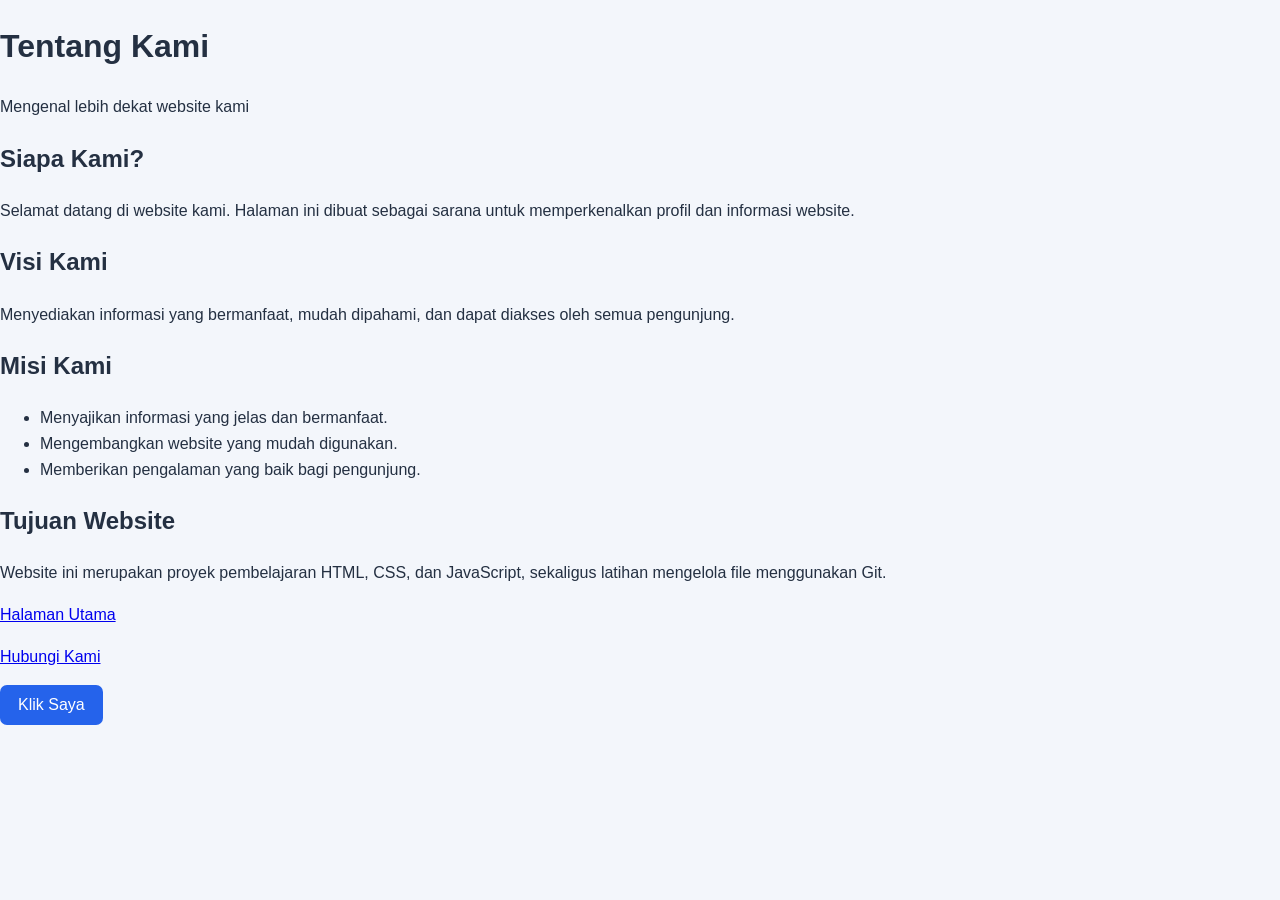
==== about_us.html @ c0791712 "Menambahkan halaman about us" ====
<!DOCTYPE html>
<html lang="id">
<head>
    <meta charset="UTF-8">
    <meta name="viewport" content="width=device-width, initial-scale=1.0">

    <title>About Us - Website Saya</title>

    <!-- Menghubungkan CSS -->
    <link rel="stylesheet" href="assets/style.css">

    <!-- Menghubungkan JavaScript -->
    <script src="assets/script.js" defer></script>
</head>
<body>

    <header>
        <h1>Tentang Kami</h1>
        <p>Mengenal lebih dekat website kami</p>
    </header>

    <main>
        <section>
            <h2>Siapa Kami?</h2>
            <p>
                Selamat datang di website kami.
                Halaman ini dibuat sebagai sarana untuk
                memperkenalkan profil dan informasi website.
            </p>
        </section>

        <section>
            <h2>Visi Kami</h2>
            <p>
                Menyediakan informasi yang bermanfaat,
                mudah dipahami, dan dapat diakses oleh
                semua pengunjung.
            </p>
        </section>

        <section>
            <h2>Misi Kami</h2>
            <ul>
                <li>Menyajikan informasi yang jelas dan bermanfaat.</li>
                <li>Mengembangkan website yang mudah digunakan.</li>
                <li>Memberikan pengalaman yang baik bagi pengunjung.</li>
            </ul>
        </section>

        <section>
            <h2>Tujuan Website</h2>
            <p>
                Website ini merupakan proyek pembelajaran
                HTML, CSS, dan JavaScript, sekaligus latihan
                mengelola file menggunakan Git.
            </p>
        </section>

        <nav>
            <p><a href="index.html">Halaman Utama</a></p>
            <p><a href="contac.html">Hubungi Kami</a></p>
        </nav>

        <button id="tombolKlik" type="button">Klik Saya</button>
    </main>

</body>
</html>
---- assets/style.css ----
/* Pengaturan dasar halaman */
* {
    box-sizing: border-box;
}

body {
    margin: 0;
    font-family: Arial, sans-serif;
    line-height: 1.6;
    color: #243042;
    background-color: #f3f6fb;
}

/* Bagian kepala halaman */
.header {
    padding: 48px 20px;
    text-align: center;
    color: white;
    background: linear-gradient(135deg, #2563eb, #0f766e);
}

.header h1 {
    margin: 0 0 8px;
}

/* Konten utama */
.container {
    width: min(900px, 92%);
    margin: 32px auto;
}

.card {
    padding: 28px;
    background-color: white;
    border-radius: 12px;
    box-shadow: 0 4px 18px rgba(15, 23, 42, 0.08);
}

button {
    padding: 11px 18px;
    border: 0;
    border-radius: 7px;
    color: white;
    background-color: #2563eb;
    font-size: 1rem;
    cursor: pointer;
}

button:hover {
    background-color: #1d4ed8;
}

#pesan {
    font-weight: bold;
    color: #0f766e;
}

/* Bagian kaki halaman */
.footer {
    padding: 18px;
    text-align: center;
    color: #475569;
}

/* Penyesuaian untuk layar kecil */
@media (max-width: 600px) {
    .header {
        padding: 32px 16px;
    }

    .header h1 {
        font-size: 1.6rem;
    }

    .card {
        padding: 20px;
    }
}
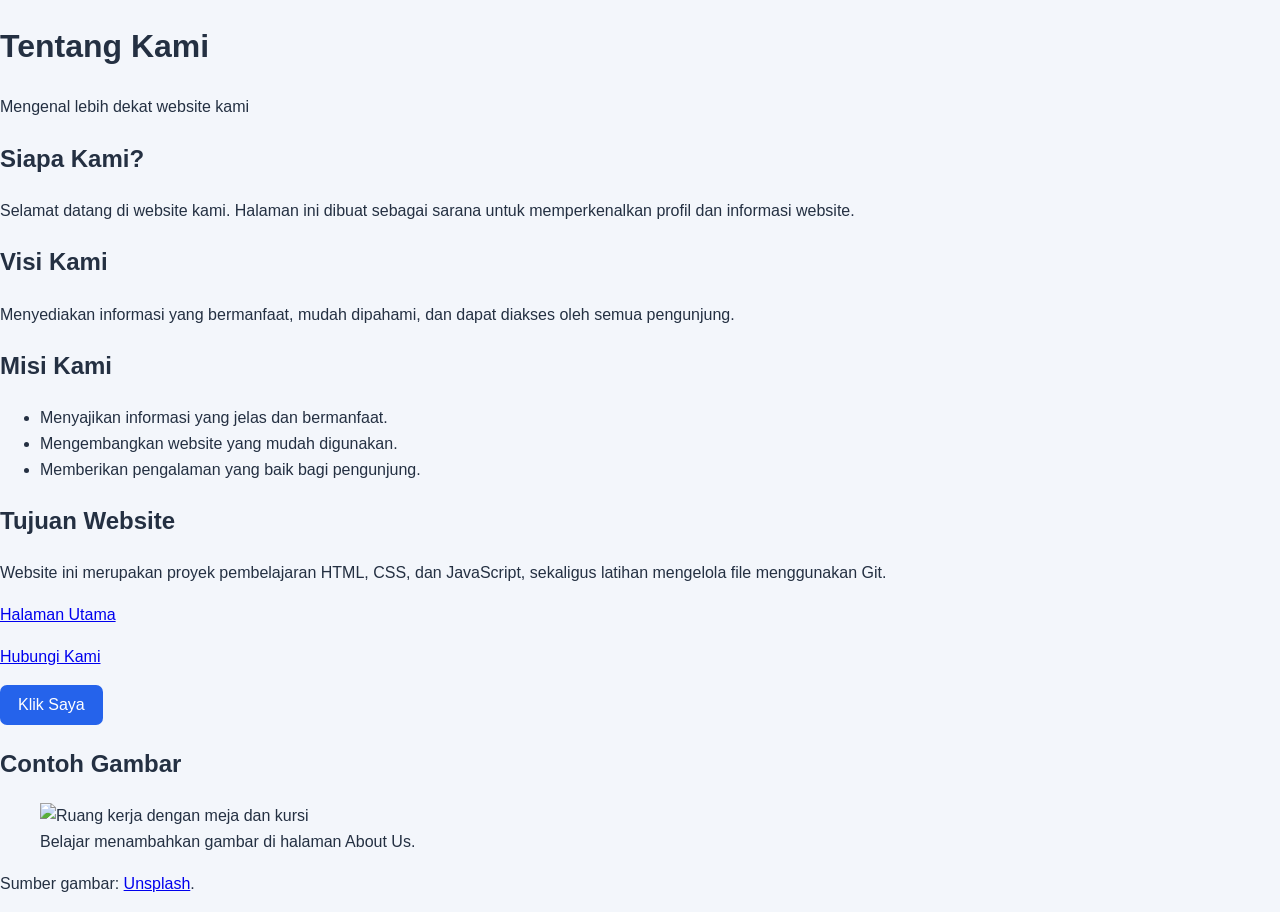
==== commit 3149b230: "Add image sMenambahkan image section dihalaman about usection to About Us page Added a section with " ====
--- a/about_us.html
+++ b/about_us.html
@@ -64,6 +64,30 @@
 
         <button id="tombolKlik" type="button">Klik Saya</button>
     </main>
+<section>
+  <h2>Contoh Gambar</h2>
 
+  <figure>
+    <img
+      src="https://images.unsplash.com/photo-1497366754035-f200968a6e72?auto=format&fit=crop&w=400&h=800&q=80"
+      alt="Ruang kerja dengan meja dan kursi"
+      width="200"
+      height="400"
+      style="width: 200px; height: 400px; object-fit: cover;"
+      loading="lazy"
+    >
+
+    <figcaption>
+      Belajar menambahkan gambar di halaman About Us.
+    </figcaption>
+  </figure>
+
+  <p>
+    Sumber gambar:
+    <a href="https://unsplash.com/"
+       target="_blank"
+       rel="noopener noreferrer">Unsplash</a>.
+  </p>
+</section>
 </body>
-</html>+</html>
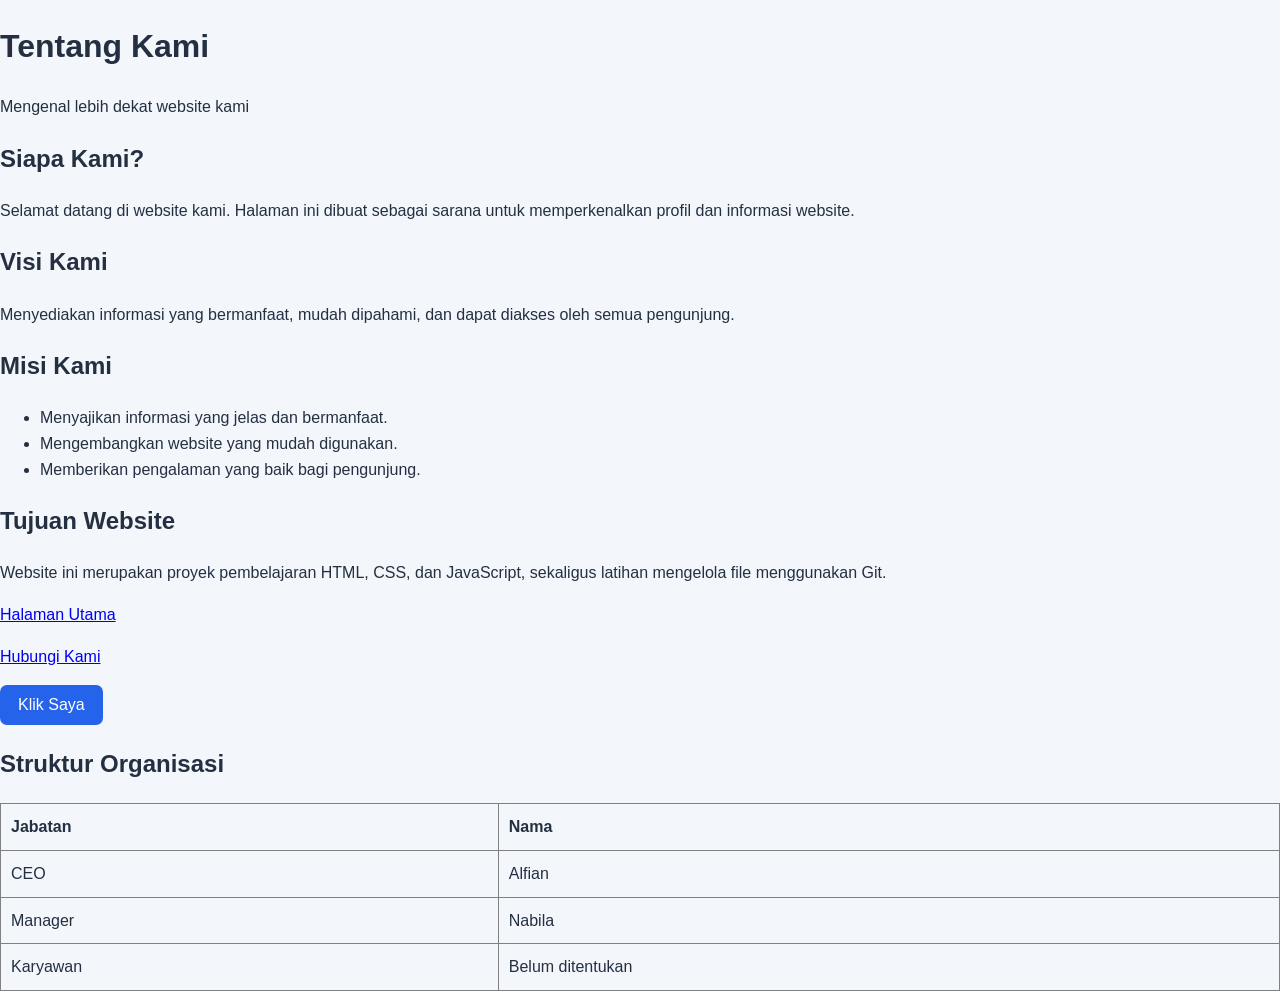
==== commit 8c6a3eca: "Update Struktur Organisasi dihalaman about us" ====
--- a/about_us.html
+++ b/about_us.html
@@ -65,29 +65,36 @@
         <button id="tombolKlik" type="button">Klik Saya</button>
     </main>
 <section>
-  <h2>Contoh Gambar</h2>
+  <h2>Struktur Organisasi</h2>
 
-  <figure>
-    <img
-      src="https://images.unsplash.com/photo-1497366754035-f200968a6e72?auto=format&fit=crop&w=400&h=800&q=80"
-      alt="Ruang kerja dengan meja dan kursi"
-      width="200"
-      height="400"
-      style="width: 200px; height: 400px; object-fit: cover;"
-      loading="lazy"
-    >
+  <table border="1" cellpadding="10" cellspacing="0"
+    style="width: 100%; border-collapse: collapse; text-align: left;">
 
-    <figcaption>
-      Belajar menambahkan gambar di halaman About Us.
-    </figcaption>
-  </figure>
+    <thead>
+      <tr>
+        <th>Jabatan</th>
+        <th>Nama</th>
+      </tr>
+    </thead>
 
-  <p>
-    Sumber gambar:
-    <a href="https://unsplash.com/"
-       target="_blank"
-       rel="noopener noreferrer">Unsplash</a>.
-  </p>
+    <tbody>
+      <tr>
+        <td>CEO</td>
+        <td>Alfian</td>
+      </tr>
+
+      <tr>
+        <td>Manager</td>
+        <td>Nabila</td>
+      </tr>
+
+      <tr>
+        <td>Karyawan</td>
+        <td>Belum ditentukan</td>
+      </tr>
+    </tbody>
+
+  </table>
 </section>
 </body>
-</html>
+</html>
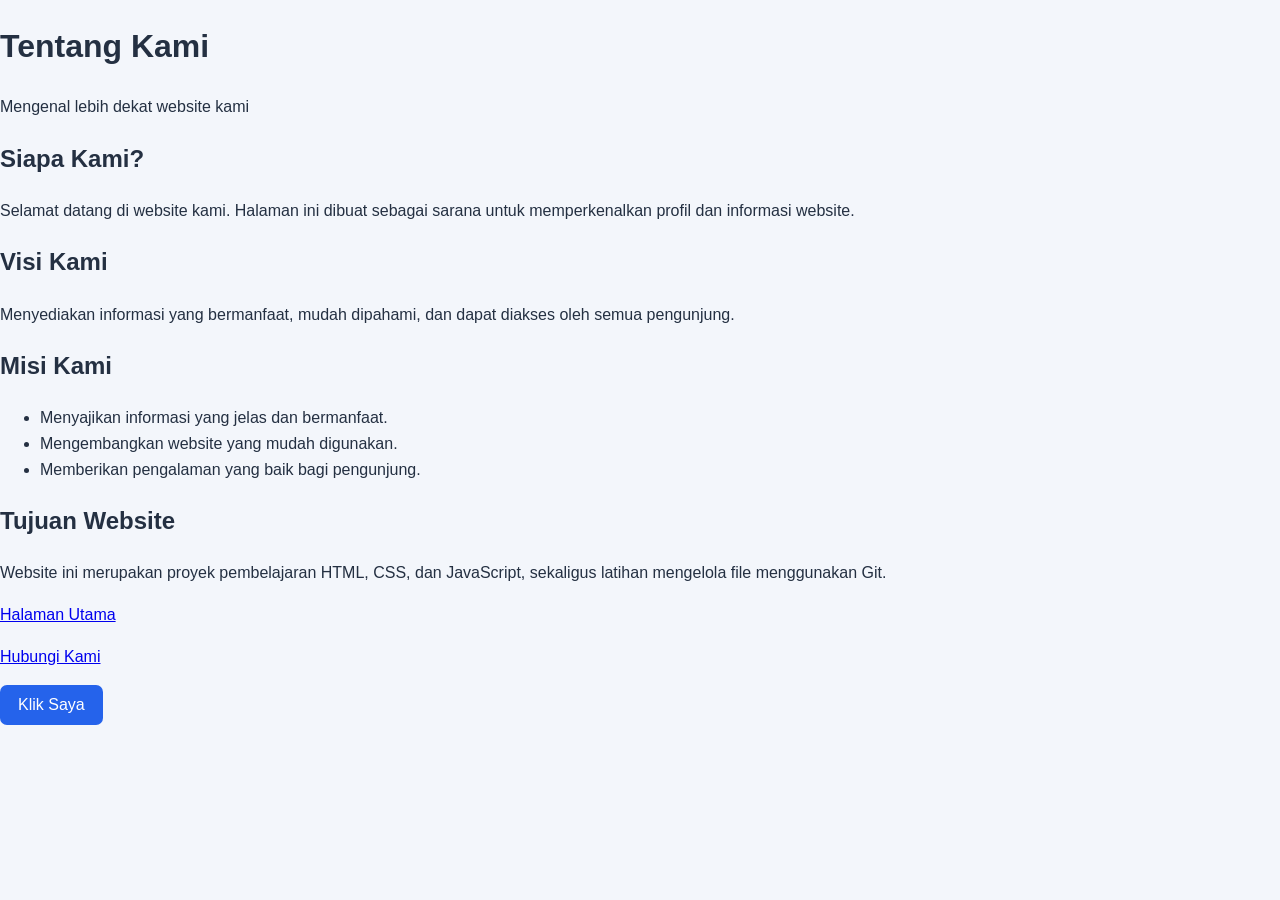
==== commit e486832b: "Merge branch 'master' of https://github.com/yusupeskaa/PRAKVCS" ====
--- a/about_us.html
+++ b/about_us.html
@@ -64,37 +64,6 @@
 
         <button id="tombolKlik" type="button">Klik Saya</button>
     </main>
-<section>
-  <h2>Struktur Organisasi</h2>
 
-  <table border="1" cellpadding="10" cellspacing="0"
-    style="width: 100%; border-collapse: collapse; text-align: left;">
-
-    <thead>
-      <tr>
-        <th>Jabatan</th>
-        <th>Nama</th>
-      </tr>
-    </thead>
-
-    <tbody>
-      <tr>
-        <td>CEO</td>
-        <td>Alfian</td>
-      </tr>
-
-      <tr>
-        <td>Manager</td>
-        <td>Nabila</td>
-      </tr>
-
-      <tr>
-        <td>Karyawan</td>
-        <td>Belum ditentukan</td>
-      </tr>
-    </tbody>
-
-  </table>
-</section>
 </body>
-</html>+</html>
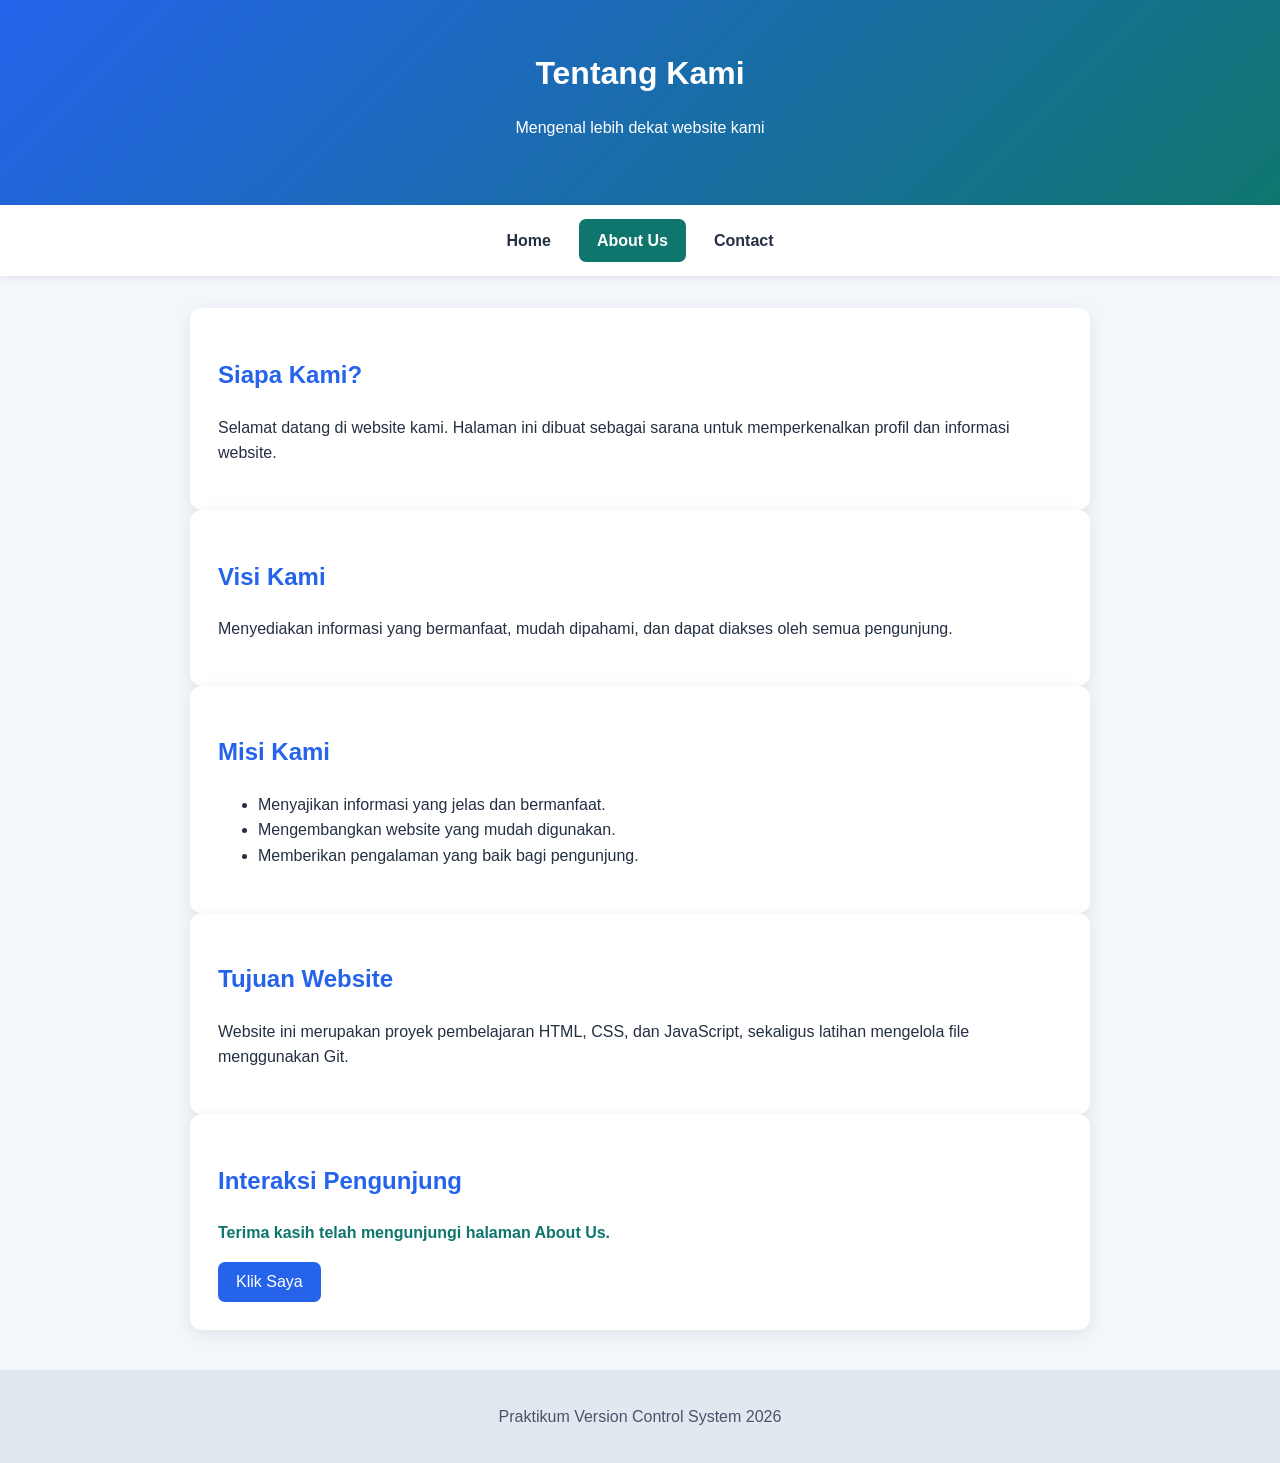
==== commit d66420b6: "Mengembangkan tampilan dan fitur website VCS" ====
--- a/about_us.html
+++ b/about_us.html
@@ -5,23 +5,28 @@
     <meta charset="UTF-8">
     <meta name="viewport" content="width=device-width, initial-scale=1.0">
 
-    <title>About Us - Website Saya</title>
+    <title>About Us | Praktikum Version Control System</title>
 
-    <!-- Menghubungkan CSS -->
     <link rel="stylesheet" href="assets/style.css">
-
-    <!-- Menghubungkan JavaScript -->
     <script src="assets/script.js" defer></script>
 </head>
 <body>
 
-    <header>
+    <header class="header">
         <h1>Tentang Kami</h1>
         <p>Mengenal lebih dekat website kami</p>
     </header>
 
-    <main>
-        <section>
+    <!-- Menu Navigasi -->
+    <nav class="navbar">
+        <a href="index.html">Home</a>
+        <a href="about_us.html" class="active">About Us</a>
+        <a href="contac.html">Contact</a>
+    </nav>
+
+    <main class="container">
+
+        <section class="card">
             <h2>Siapa Kami?</h2>
             <p>
                 Selamat datang di website kami.
@@ -30,7 +35,7 @@
             </p>
         </section>
 
-        <section>
+        <section class="card">
             <h2>Visi Kami</h2>
             <p>
                 Menyediakan informasi yang bermanfaat,
@@ -39,7 +44,7 @@
             </p>
         </section>
 
-        <section>
+        <section class="card">
             <h2>Misi Kami</h2>
             <ul>
                 <li>Menyajikan informasi yang jelas dan bermanfaat.</li>
@@ -48,7 +53,7 @@
             </ul>
         </section>
 
-        <section>
+        <section class="card">
             <h2>Tujuan Website</h2>
             <p>
                 Website ini merupakan proyek pembelajaran
@@ -57,13 +62,17 @@
             </p>
         </section>
 
-        <nav>
-            <p><a href="index.html">Halaman Utama</a></p>
-            <p><a href="contac.html">Hubungi Kami</a></p>
-        </nav>
+        <section class="card">
+            <h2>Interaksi Pengunjung</h2>
+            <p id="pesan">Terima kasih telah mengunjungi halaman About Us.</p>
+            <button id="tombolPesan" type="button">Klik Saya</button>
+        </section>
 
-        <button id="tombolKlik" type="button">Klik Saya</button>
     </main>
+
+    <footer class="footer">
+        <p>Praktikum Version Control System 2026</p>
+    </footer>
 
 </body>
 </html>
--- a/assets/style.css
+++ b/assets/style.css
@@ -24,6 +24,36 @@
     margin: 0 0 8px;
 }
 
+/* Menu navigasi */
+.navbar {
+    display: flex;
+    justify-content: center;
+    align-items: center;
+    gap: 10px;
+    padding: 14px;
+    background-color: #ffffff;
+    box-shadow: 0 2px 8px rgba(15, 23, 42, 0.08);
+}
+
+.navbar a {
+    padding: 9px 18px;
+    color: #243042;
+    text-decoration: none;
+    font-weight: bold;
+    border-radius: 7px;
+    transition: 0.3s;
+}
+
+.navbar a:hover {
+    color: white;
+    background-color: #2563eb;
+}
+
+.navbar a.active {
+    color: white;
+    background-color: #0f766e;
+}
+
 /* Konten utama */
 .container {
     width: min(900px, 92%);
@@ -37,6 +67,11 @@
     box-shadow: 0 4px 18px rgba(15, 23, 42, 0.08);
 }
 
+.card h2 {
+    color: #2563eb;
+}
+
+/* Tombol */
 button {
     padding: 11px 18px;
     border: 0;
@@ -45,12 +80,14 @@
     background-color: #2563eb;
     font-size: 1rem;
     cursor: pointer;
+    transition: 0.3s;
 }
 
 button:hover {
     background-color: #1d4ed8;
 }
 
+/* Pesan JavaScript */
 #pesan {
     font-weight: bold;
     color: #0f766e;
@@ -58,9 +95,11 @@
 
 /* Bagian kaki halaman */
 .footer {
+    margin-top: 40px;
     padding: 18px;
     text-align: center;
     color: #475569;
+    background-color: #e2e8f0;
 }
 
 /* Penyesuaian untuk layar kecil */
@@ -73,7 +112,50 @@
         font-size: 1.6rem;
     }
 
+    .navbar {
+        flex-wrap: wrap;
+        gap: 5px;
+    }
+
+    .navbar a {
+        padding: 8px 12px;
+        font-size: 0.9rem;
+    }
+
     .card {
         padding: 20px;
     }
 }
+
+/* Tampilan formulir kontak */
+form label {
+    font-weight: bold;
+    display: inline-block;
+    margin-bottom: 5px;
+}
+
+form input,
+form textarea {
+    width: 100%;
+    padding: 12px;
+    border: 1px solid #cbd5e1;
+    border-radius: 7px;
+    font-family: Arial, sans-serif;
+    font-size: 1rem;
+}
+
+form input:focus,
+form textarea:focus {
+    outline: none;
+    border-color: #2563eb;
+    box-shadow: 0 0 4px rgba(37, 99, 235, 0.3);
+}
+
+form textarea {
+    resize: vertical;
+}
+
+#statusForm {
+    font-weight: bold;
+    color: #0f766e;
+}
